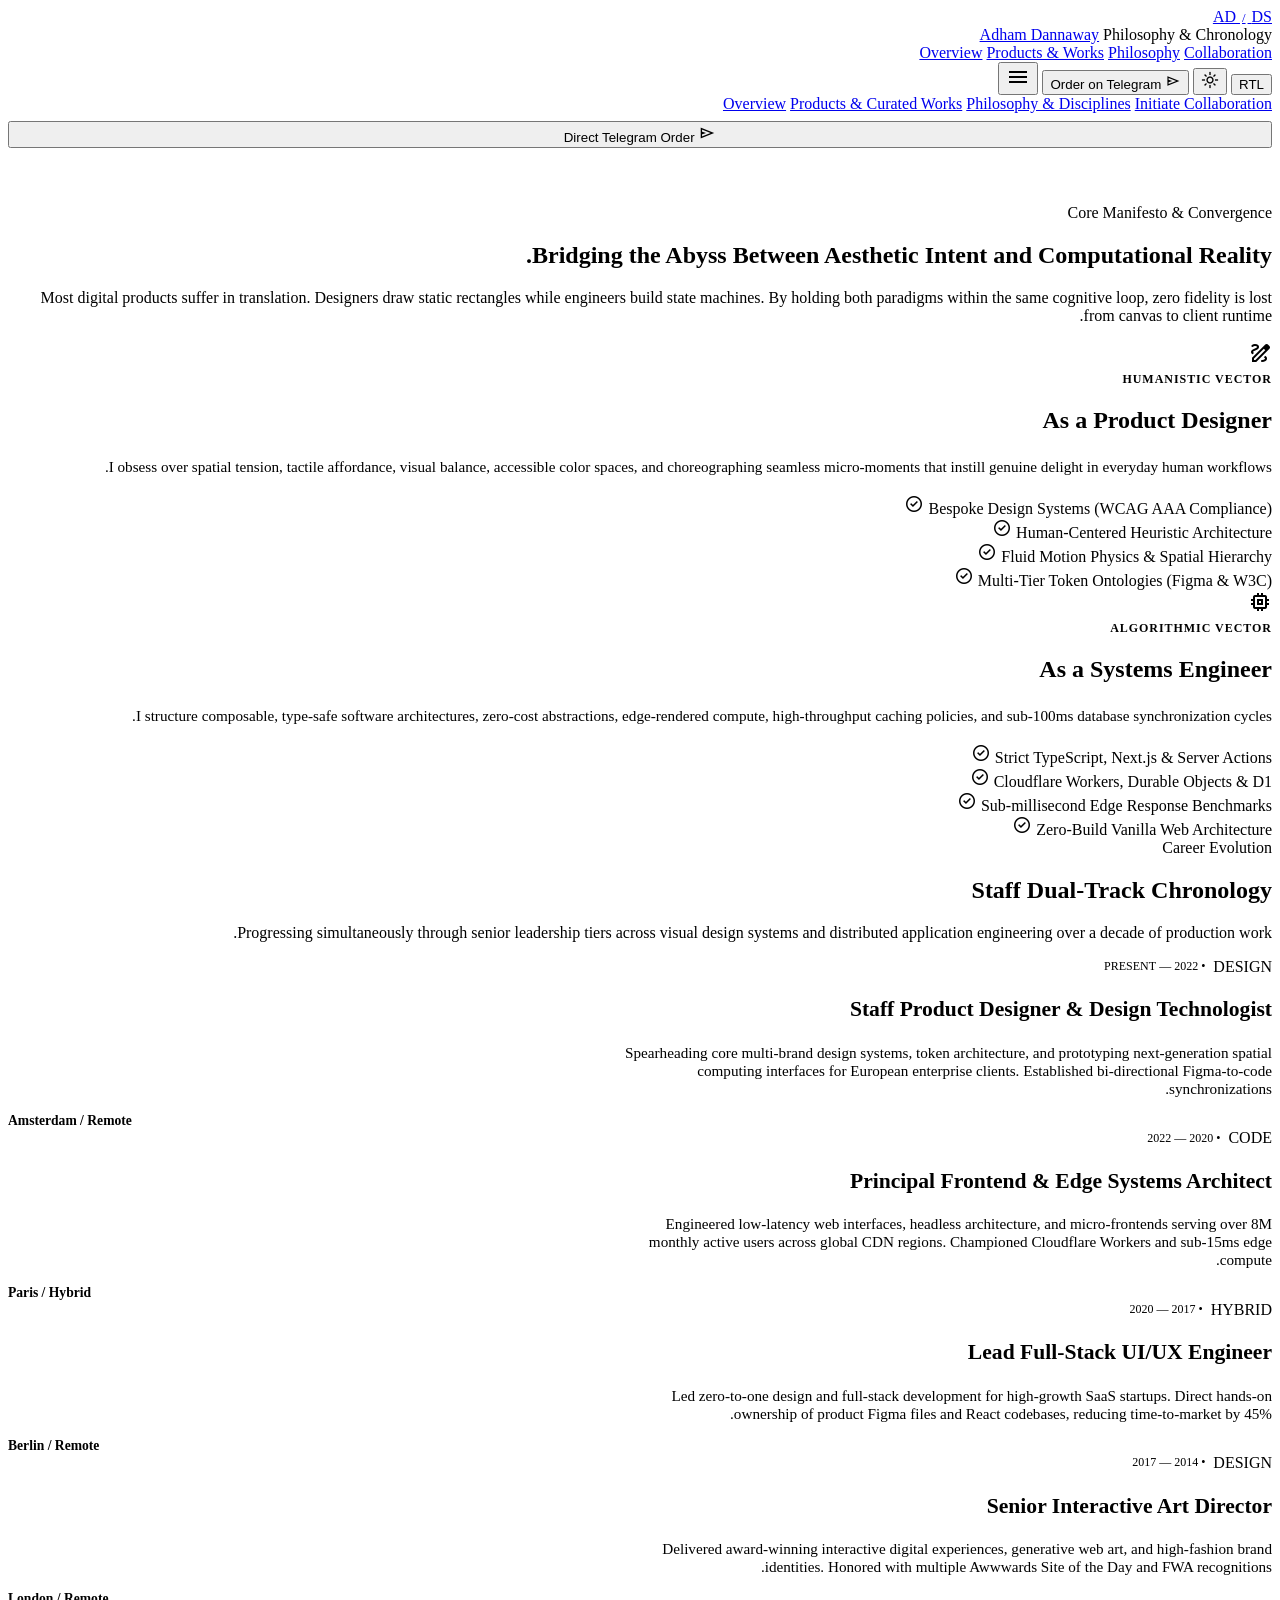
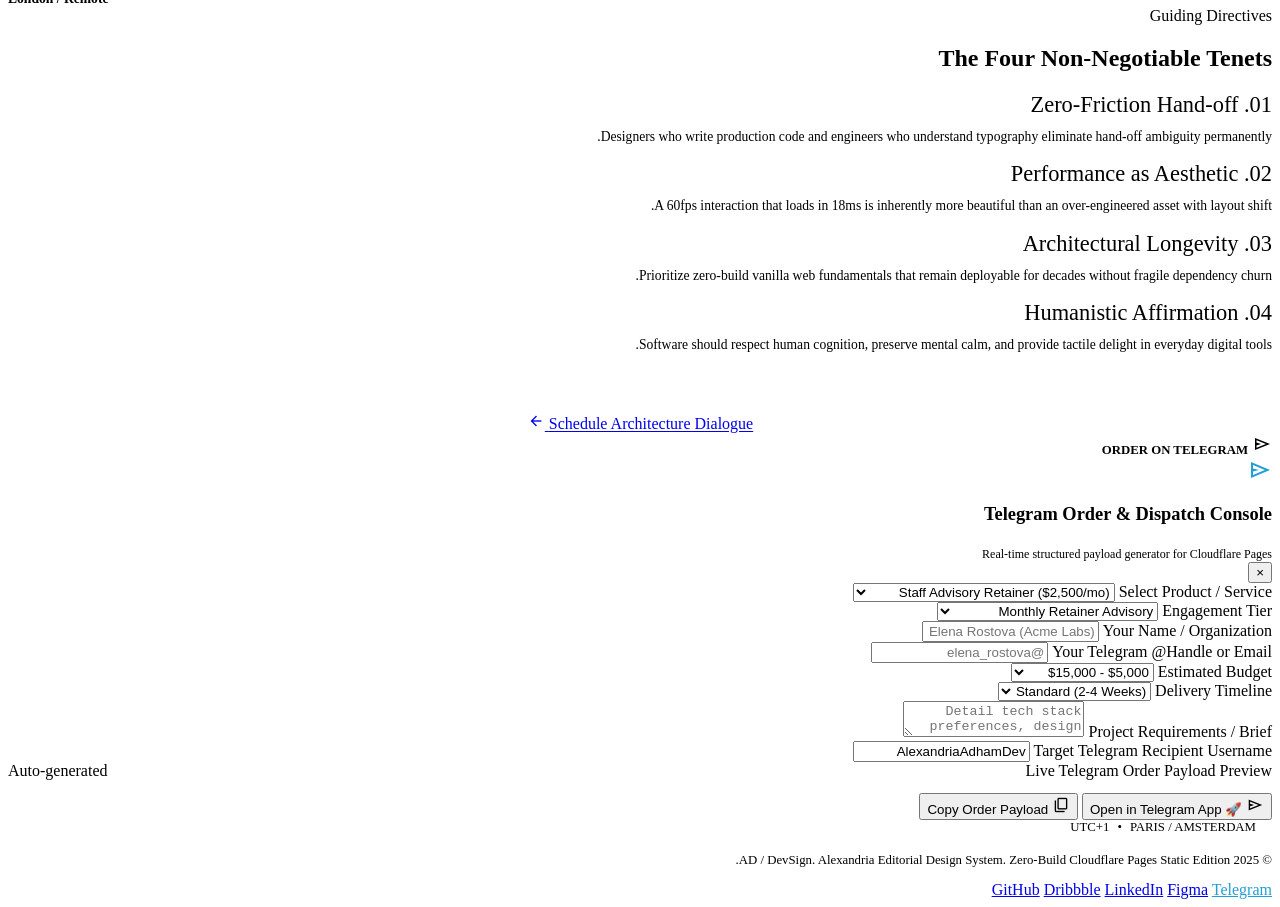
==== about.html @ 3984f578 "Add files via upload" ====
<!DOCTYPE html>
<html lang="en" dir="rtl" data-theme="dark">
<head>
  <meta charset="UTF-8" />
  <meta name="viewport" content="width=device-width, initial-scale=1.0" />
  <title>Philosophy & Dual-Track Chronology | Split Horizon Folio — English RTL</title>
  <meta name="description" content="Core philosophy, capability benchmarks, and staff career chronology bridging visual design systems and distributed application engineering." />
  <meta property="og:title" content="Philosophy & Dual-Track Chronology | Split Horizon Folio" />
  <meta property="og:description" content="Discover the design philosophy, capability metrics, and career evolution of Adham Dannaway." />

  <link rel="preconnect" href="https://fonts.googleapis.com" />
  <link rel="preconnect" href="https://fonts.gstatic.com" crossorigin />
  <link href="https://fonts.googleapis.com/css2?family=Inter:wght@300;400;500;600;700&family=Noto+Serif:ital,wght@0,400;0,600;0,700;1,400&family=Plus+Jakarta+Sans:wght@400;500;600;700&family=Space+Grotesk:wght@500;600;700&family=Material+Symbols+Outlined:wght,FILL@100..700,0..1&display=swap" rel="stylesheet" />

  <link rel="stylesheet" href="assets/css/styles.css" />
</head>
<body>

  <!-- AMBIENT GLOW -->
  <div class="ambient-glow" aria-hidden="true">
    <div class="glow-spot-designer" id="spotlight-designer"></div>
    <div class="glow-spot-coder" id="spotlight-coder"></div>
  </div>

  <!-- SITE HEADER -->
  <header class="site-header">
    <div class="container nav-wrapper">
      <div class="brand-group">
        <a href="index.html" class="brand-badge" title="Split Horizon Portfolio">
          <span style="color: var(--accent-coral)">AD</span>
          <span style="color: var(--text-muted); font-size: 0.8rem; margin: 0 2px;">/</span>
          <span style="color: var(--accent-cyan)">DS</span>
        </a>
        <div class="brand-title-wrap">
          <a href="index.html" class="brand-title">Adham Dannaway</a>
          <span class="brand-subtitle">Philosophy &amp; Chronology</span>
        </div>
      </div>

      <nav class="nav-menu">
        <a href="index.html" class="nav-link">Overview</a>
        <a href="products.html" class="nav-link">Products &amp; Works</a>
        <a href="about.html" class="nav-link active">Philosophy</a>
        <a href="contact.html" class="nav-link">Collaboration</a>
      </nav>

      <div class="nav-actions">
        <button id="dir-toggle-btn" class="control-btn" title="Toggle RTL / LTR Layout">RTL</button>
        <button id="theme-toggle-btn" class="control-btn" title="Toggle Theme">
          <span class="material-symbols-outlined" style="font-size: 18px;">light_mode</span>
        </button>
        <button class="telegram-quick-btn trigger-telegram-order" data-product="Staff Advisory Retainer ($2,500/mo)" data-scope="Advisory">
          <span class="material-symbols-outlined" style="font-size: 16px;">send</span>
          <span>Order on Telegram</span>
        </button>
        <button id="mobile-menu-btn" class="mobile-menu-btn" aria-label="Toggle Mobile Menu">
          <span class="material-symbols-outlined">menu</span>
        </button>
      </div>
    </div>
  </header>

  <!-- MOBILE NAVIGATION DRAWER -->
  <div id="mobile-drawer" class="mobile-drawer">
    <a href="index.html" class="mobile-nav-link">Overview</a>
    <a href="products.html" class="mobile-nav-link">Products &amp; Curated Works</a>
    <a href="about.html" class="mobile-nav-link active">Philosophy &amp; Disciplines</a>
    <a href="contact.html" class="mobile-nav-link">Initiate Collaboration</a>
    <button class="telegram-quick-btn trigger-telegram-order" style="width: 100%; justify-content: center; margin-top: 0.5rem;" data-product="Custom Advisory" data-scope="Advisory">
      <span class="material-symbols-outlined" style="font-size: 18px;">send</span>
      <span>Direct Telegram Order</span>
    </button>
  </div>

  <main class="main-content">
    
    <!-- PHILOSOPHY HERO -->
    <section class="page-section" style="padding-top: 3.5rem;">
      <div class="container">
        <div class="section-header">
          <span class="section-tag">Core Manifesto &amp; Convergence</span>
          <h1 class="section-title">Bridging the Abyss Between Aesthetic Intent and Computational Reality.</h1>
          <p class="section-subtitle">
            Most digital products suffer in translation. Designers draw static rectangles while engineers build state machines. By holding both paradigms within the same cognitive loop, zero fidelity is lost from canvas to client runtime.
          </p>
        </div>

        <div class="bento-grid">
          
          <!-- Product Designer Persona -->
          <div class="bento-card">
            <div>
              <div class="bento-icon-wrap designer">
                <span class="material-symbols-outlined">draw</span>
              </div>
              <span style="font-size: 0.75rem; text-transform: uppercase; letter-spacing: 0.08em; font-weight: 700; color: var(--accent-coral);">Humanistic Vector</span>
              <h2 class="bento-card-title">As a Product Designer</h2>
              <p style="font-size: 0.95rem; line-height: 1.65; color: var(--text-muted);">
                I obsess over spatial tension, tactile affordance, visual balance, accessible color spaces, and choreographing seamless micro-moments that instill genuine delight in everyday human workflows.
              </p>
            </div>
            <div class="bento-checklist">
              <div class="check-item">
                <span>Bespoke Design Systems (WCAG AAA Compliance)</span>
                <span class="material-symbols-outlined" style="color: var(--accent-coral); font-size: 20px;">check_circle</span>
              </div>
              <div class="check-item">
                <span>Human-Centered Heuristic Architecture</span>
                <span class="material-symbols-outlined" style="color: var(--accent-coral); font-size: 20px;">check_circle</span>
              </div>
              <div class="check-item">
                <span>Fluid Motion Physics &amp; Spatial Hierarchy</span>
                <span class="material-symbols-outlined" style="color: var(--accent-coral); font-size: 20px;">check_circle</span>
              </div>
              <div class="check-item">
                <span>Multi-Tier Token Ontologies (Figma &amp; W3C)</span>
                <span class="material-symbols-outlined" style="color: var(--accent-coral); font-size: 20px;">check_circle</span>
              </div>
            </div>
          </div>

          <!-- Systems Engineer Persona -->
          <div class="bento-card">
            <div>
              <div class="bento-icon-wrap coder">
                <span class="material-symbols-outlined">memory</span>
              </div>
              <span style="font-size: 0.75rem; text-transform: uppercase; letter-spacing: 0.08em; font-weight: 700; color: var(--accent-cyan);">Algorithmic Vector</span>
              <h2 class="bento-card-title">As a Systems Engineer</h2>
              <p style="font-size: 0.95rem; line-height: 1.65; color: var(--text-muted);">
                I structure composable, type-safe software architectures, zero-cost abstractions, edge-rendered compute, high-throughput caching policies, and sub-100ms database synchronization cycles.
              </p>
            </div>
            <div class="bento-checklist">
              <div class="check-item">
                <span>Strict TypeScript, Next.js &amp; Server Actions</span>
                <span class="material-symbols-outlined" style="color: var(--accent-cyan); font-size: 20px;">check_circle</span>
              </div>
              <div class="check-item">
                <span>Cloudflare Workers, Durable Objects &amp; D1</span>
                <span class="material-symbols-outlined" style="color: var(--accent-cyan); font-size: 20px;">check_circle</span>
              </div>
              <div class="check-item">
                <span>Sub-millisecond Edge Response Benchmarks</span>
                <span class="material-symbols-outlined" style="color: var(--accent-cyan); font-size: 20px;">check_circle</span>
              </div>
              <div class="check-item">
                <span>Zero-Build Vanilla Web Architecture</span>
                <span class="material-symbols-outlined" style="color: var(--accent-cyan); font-size: 20px;">check_circle</span>
              </div>
            </div>
          </div>

        </div>
      </div>
    </section>

    <!-- FULL DUAL-TRACK TIMELINE -->
    <section class="page-section">
      <div class="container">
        <div class="section-header">
          <span class="section-tag">Career Evolution</span>
          <h2 class="section-title">Staff Dual-Track Chronology</h2>
          <p class="section-subtitle">
            Progressing simultaneously through senior leadership tiers across visual design systems and distributed application engineering over a decade of production work.
          </p>
        </div>

        <div class="timeline-list">
          
          <!-- Role 1 -->
          <div class="timeline-item">
            <div>
              <div style="display: flex; align-items: center; gap: 0.5rem; margin-bottom: 0.35rem;">
                <span class="timeline-role-badge design">DESIGN</span>
                <span style="font-size: 0.75rem; color: var(--text-muted)">• 2022 — PRESENT</span>
              </div>
              <h3 style="font-size: 1.35rem;">Staff Product Designer &amp; Design Technologist</h3>
              <p style="font-size: 0.95rem; color: var(--text-muted); max-width: 650px; margin-top: 0.35rem;">
                Spearheading core multi-brand design systems, token architecture, and prototyping next-generation spatial computing interfaces for European enterprise clients. Established bi-directional Figma-to-code synchronizations.
              </p>
            </div>
            <div style="font-size: 0.85rem; font-weight: 600; color: var(--text-secondary); text-align: left;">
              Amsterdam / Remote
            </div>
          </div>

          <!-- Role 2 -->
          <div class="timeline-item">
            <div>
              <div style="display: flex; align-items: center; gap: 0.5rem; margin-bottom: 0.35rem;">
                <span class="timeline-role-badge code">CODE</span>
                <span style="font-size: 0.75rem; color: var(--text-muted)">• 2020 — 2022</span>
              </div>
              <h3 style="font-size: 1.35rem;">Principal Frontend &amp; Edge Systems Architect</h3>
              <p style="font-size: 0.95rem; color: var(--text-muted); max-width: 650px; margin-top: 0.35rem;">
                Engineered low-latency web interfaces, headless architecture, and micro-frontends serving over 8M monthly active users across global CDN regions. Championed Cloudflare Workers and sub-15ms edge compute.
              </p>
            </div>
            <div style="font-size: 0.85rem; font-weight: 600; color: var(--text-secondary); text-align: left;">
              Paris / Hybrid
            </div>
          </div>

          <!-- Role 3 -->
          <div class="timeline-item">
            <div>
              <div style="display: flex; align-items: center; gap: 0.5rem; margin-bottom: 0.35rem;">
                <span class="timeline-role-badge hybrid">HYBRID</span>
                <span style="font-size: 0.75rem; color: var(--text-muted)">• 2017 — 2020</span>
              </div>
              <h3 style="font-size: 1.35rem;">Lead Full-Stack UI/UX Engineer</h3>
              <p style="font-size: 0.95rem; color: var(--text-muted); max-width: 650px; margin-top: 0.35rem;">
                Led zero-to-one design and full-stack development for high-growth SaaS startups. Direct hands-on ownership of product Figma files and React codebases, reducing time-to-market by 45%.
              </p>
            </div>
            <div style="font-size: 0.85rem; font-weight: 600; color: var(--text-secondary); text-align: left;">
              Berlin / Remote
            </div>
          </div>

          <!-- Role 4 -->
          <div class="timeline-item">
            <div>
              <div style="display: flex; align-items: center; gap: 0.5rem; margin-bottom: 0.35rem;">
                <span class="timeline-role-badge design">DESIGN</span>
                <span style="font-size: 0.75rem; color: var(--text-muted)">• 2014 — 2017</span>
              </div>
              <h3 style="font-size: 1.35rem;">Senior Interactive Art Director</h3>
              <p style="font-size: 0.95rem; color: var(--text-muted); max-width: 650px; margin-top: 0.35rem;">
                Delivered award-winning interactive digital experiences, generative web art, and high-fashion brand identities. Honored with multiple Awwwards Site of the Day and FWA recognitions.
              </p>
            </div>
            <div style="font-size: 0.85rem; font-weight: 600; color: var(--text-secondary); text-align: left;">
              London / Remote
            </div>
          </div>

        </div>
      </div>
    </section>

    <!-- ARCHITECTURAL PRINCIPLES -->
    <section class="page-section">
      <div class="container">
        <div class="section-header">
          <span class="section-tag">Guiding Directives</span>
          <h2 class="section-title">The Four Non-Negotiable Tenets</h2>
        </div>

        <div class="stats-strip" style="grid-template-columns: repeat(2, 1fr);">
          <div class="stat-item" style="align-items: flex-start; text-align: right;">
            <span style="font-family: var(--font-headline); font-size: 1.4rem; color: var(--accent-coral);">01. Zero-Friction Hand-off</span>
            <p style="font-size: 0.85rem; color: var(--text-muted); margin-top: 0.5rem; line-height: 1.6;">
              Designers who write production code and engineers who understand typography eliminate hand-off ambiguity permanently.
            </p>
          </div>
          <div class="stat-item" style="align-items: flex-start; text-align: right;">
            <span style="font-family: var(--font-headline); font-size: 1.4rem; color: var(--accent-cyan);">02. Performance as Aesthetic</span>
            <p style="font-size: 0.85rem; color: var(--text-muted); margin-top: 0.5rem; line-height: 1.6;">
              A 60fps interaction that loads in 18ms is inherently more beautiful than an over-engineered asset with layout shift.
            </p>
          </div>
          <div class="stat-item" style="align-items: flex-start; text-align: right;">
            <span style="font-family: var(--font-headline); font-size: 1.4rem; color: var(--accent-violet);">03. Architectural Longevity</span>
            <p style="font-size: 0.85rem; color: var(--text-muted); margin-top: 0.5rem; line-height: 1.6;">
              Prioritize zero-build vanilla web fundamentals that remain deployable for decades without fragile dependency churn.
            </p>
          </div>
          <div class="stat-item" style="align-items: flex-start; text-align: right;">
            <span style="font-family: var(--font-headline); font-size: 1.4rem; color: var(--accent-gold);">04. Humanistic Affirmation</span>
            <p style="font-size: 0.85rem; color: var(--text-muted); margin-top: 0.5rem; line-height: 1.6;">
              Software should respect human cognition, preserve mental calm, and provide tactile delight in everyday digital tools.
            </p>
          </div>
        </div>

        <div style="text-align: center; margin-top: 3.5rem;">
          <a href="contact.html" class="btn-primary designer" style="padding: 0.9rem 2.5rem;">
            <span>Schedule Architecture Dialogue</span>
            <span class="material-symbols-outlined" style="font-size: 18px;">arrow_back</span>
          </a>
        </div>
      </div>
    </section>

  </main>

  <!-- FLOATING TELEGRAM ORDER BUTTON -->
  <aside class="floating-telegram-bubble trigger-telegram-order" data-product="Philosophy & Advisory Consultation" data-scope="Architecture Sync">
    <span class="material-symbols-outlined" style="font-size: 20px;">send</span>
    <span style="font-weight: 700; font-size: 0.8rem; text-transform: uppercase;">Order on Telegram</span>
  </aside>

  <!-- TELEGRAM MODAL POPUP -->
  <div id="telegram-modal-backdrop" class="modal-backdrop" role="dialog" aria-modal="true" aria-labelledby="modal-heading">
    <div class="telegram-modal">
      <div class="modal-header">
        <div class="modal-title-group">
          <span class="material-symbols-outlined" style="color: #229ed9; font-size: 24px;">send</span>
          <div>
            <h3 id="modal-heading" style="font-size: 1.15rem;">Telegram Order &amp; Dispatch Console</h3>
            <span style="font-size: 0.75rem; color: var(--text-muted);">Real-time structured payload generator for Cloudflare Pages</span>
          </div>
        </div>
        <button id="modal-close-btn" class="modal-close-btn" aria-label="Close Modal">&times;</button>
      </div>

      <div class="modal-body">
        <div class="form-grid-2">
          <div class="form-field">
            <label class="form-label">Select Product / Service</label>
            <select id="tg-product" class="form-select">
              <option value="Staff Advisory Retainer ($2,500/mo)" selected>Staff Advisory Retainer ($2,500/mo)</option>
              <option value="Bespoke Design System ($5,500)">Bespoke Design System ($5,500)</option>
              <option value="Horizon OS Enterprise ($4,800)">Horizon OS Enterprise ($4,800)</option>
              <option value="Full-Stack Cloudflare Edge App ($6,000)">Full-Stack Cloudflare Edge App ($6,000)</option>
            </select>
          </div>

          <div class="form-field">
            <label class="form-label">Engagement Tier</label>
            <select id="tg-scope" class="form-select">
              <option value="Monthly Retainer Advisory" selected>Monthly Retainer Advisory</option>
              <option value="Architecture Code & Design Audit">Architecture Code & Design Audit</option>
              <option value="Full Production Engine">Full Production Engine</option>
            </select>
          </div>
        </div>

        <div class="form-grid-2">
          <div class="form-field">
            <label class="form-label">Your Name / Organization</label>
            <input type="text" id="tg-client-name" class="form-input" placeholder="Elena Rostova (Acme Labs)" />
          </div>

          <div class="form-field">
            <label class="form-label">Your Telegram @Handle or Email</label>
            <input type="text" id="tg-client-handle" class="form-input" placeholder="@elena_rostova" />
          </div>
        </div>

        <div class="form-grid-2">
          <div class="form-field">
            <label class="form-label">Estimated Budget</label>
            <select id="tg-budget" class="form-select">
              <option value="$2,500 - $5,000">$2,500 - $5,000</option>
              <option value="$5,000 - $15,000" selected>$5,000 - $15,000</option>
              <option value="$15,000+ Enterprise">$15,000+ Enterprise</option>
            </select>
          </div>

          <div class="form-field">
            <label class="form-label">Delivery Timeline</label>
            <select id="tg-timeline" class="form-select">
              <option value="Immediate Window">Immediate Window</option>
              <option value="Standard (2-4 Weeks)" selected>Standard (2-4 Weeks)</option>
              <option value="Quarterly Roadmap">Quarterly Roadmap</option>
            </select>
          </div>
        </div>

        <div class="form-field">
          <label class="form-label">Project Requirements / Brief</label>
          <textarea id="tg-notes" rows="2" class="form-textarea" placeholder="Detail tech stack preferences, design token requirements, or edge worker features..."></textarea>
        </div>

        <div class="form-field">
          <label class="form-label">Target Telegram Recipient Username</label>
          <input type="text" id="tg-username" class="form-input" value="AlexandriaAdhamDev" placeholder="Username without @" />
        </div>

        <div>
          <label class="form-label" style="display: flex; justify-content: space-between;">
            <span>Live Telegram Order Payload Preview</span>
            <span style="color: var(--accent-cyan); font-weight: normal;">Auto-generated</span>
          </label>
          <pre id="telegram-payload-preview" class="payload-preview-box"></pre>
        </div>

        <div class="modal-actions">
          <button id="open-telegram-btn" class="btn-open-telegram">
            <span class="material-symbols-outlined" style="font-size: 18px;">send</span>
            <span>🚀 Open in Telegram App</span>
          </button>
          <button id="copy-payload-btn" class="btn-copy-payload">
            <span class="material-symbols-outlined" style="font-size: 18px;">content_copy</span>
            <span>Copy Order Payload</span>
          </button>
        </div>
      </div>
    </div>
  </div>

  <!-- FOOTER -->
  <footer class="site-footer">
    <div class="container footer-inner">
      <div style="display: flex; flex-direction: column; gap: 0.35rem;">
        <div style="display: flex; align-items: center; gap: 0.5rem; font-size: 0.8rem; color: var(--text-muted);">
          <span style="width: 8px; height: 8px; border-radius: 50%; background: var(--accent-emerald);"></span>
          <span>PARIS / AMSTERDAM</span>
          <span style="color: var(--border-subtle);">•</span>
          <span class="font-mono" style="color: var(--text-main);">UTC+1</span>
        </div>
        <p style="font-size: 0.8rem; color: var(--text-muted);">
          © 2025 AD / DevSign. Alexandria Editorial Design System. Zero-Build Cloudflare Pages Static Edition.
        </p>
      </div>

      <div class="footer-links">
        <a href="https://github.com" target="_blank" rel="noopener noreferrer" class="footer-link">GitHub</a>
        <a href="https://dribbble.com" target="_blank" rel="noopener noreferrer" class="footer-link">Dribbble</a>
        <a href="https://linkedin.com" target="_blank" rel="noopener noreferrer" class="footer-link">LinkedIn</a>
        <a href="https://figma.com" target="_blank" rel="noopener noreferrer" class="footer-link">Figma</a>
        <a href="https://t.me/AlexandriaAdhamDev" target="_blank" rel="noopener noreferrer" class="footer-link" style="color: #229ed9;">Telegram</a>
      </div>
    </div>
  </footer>

  <script src="assets/js/main.js" defer></script>
</body>
</html>
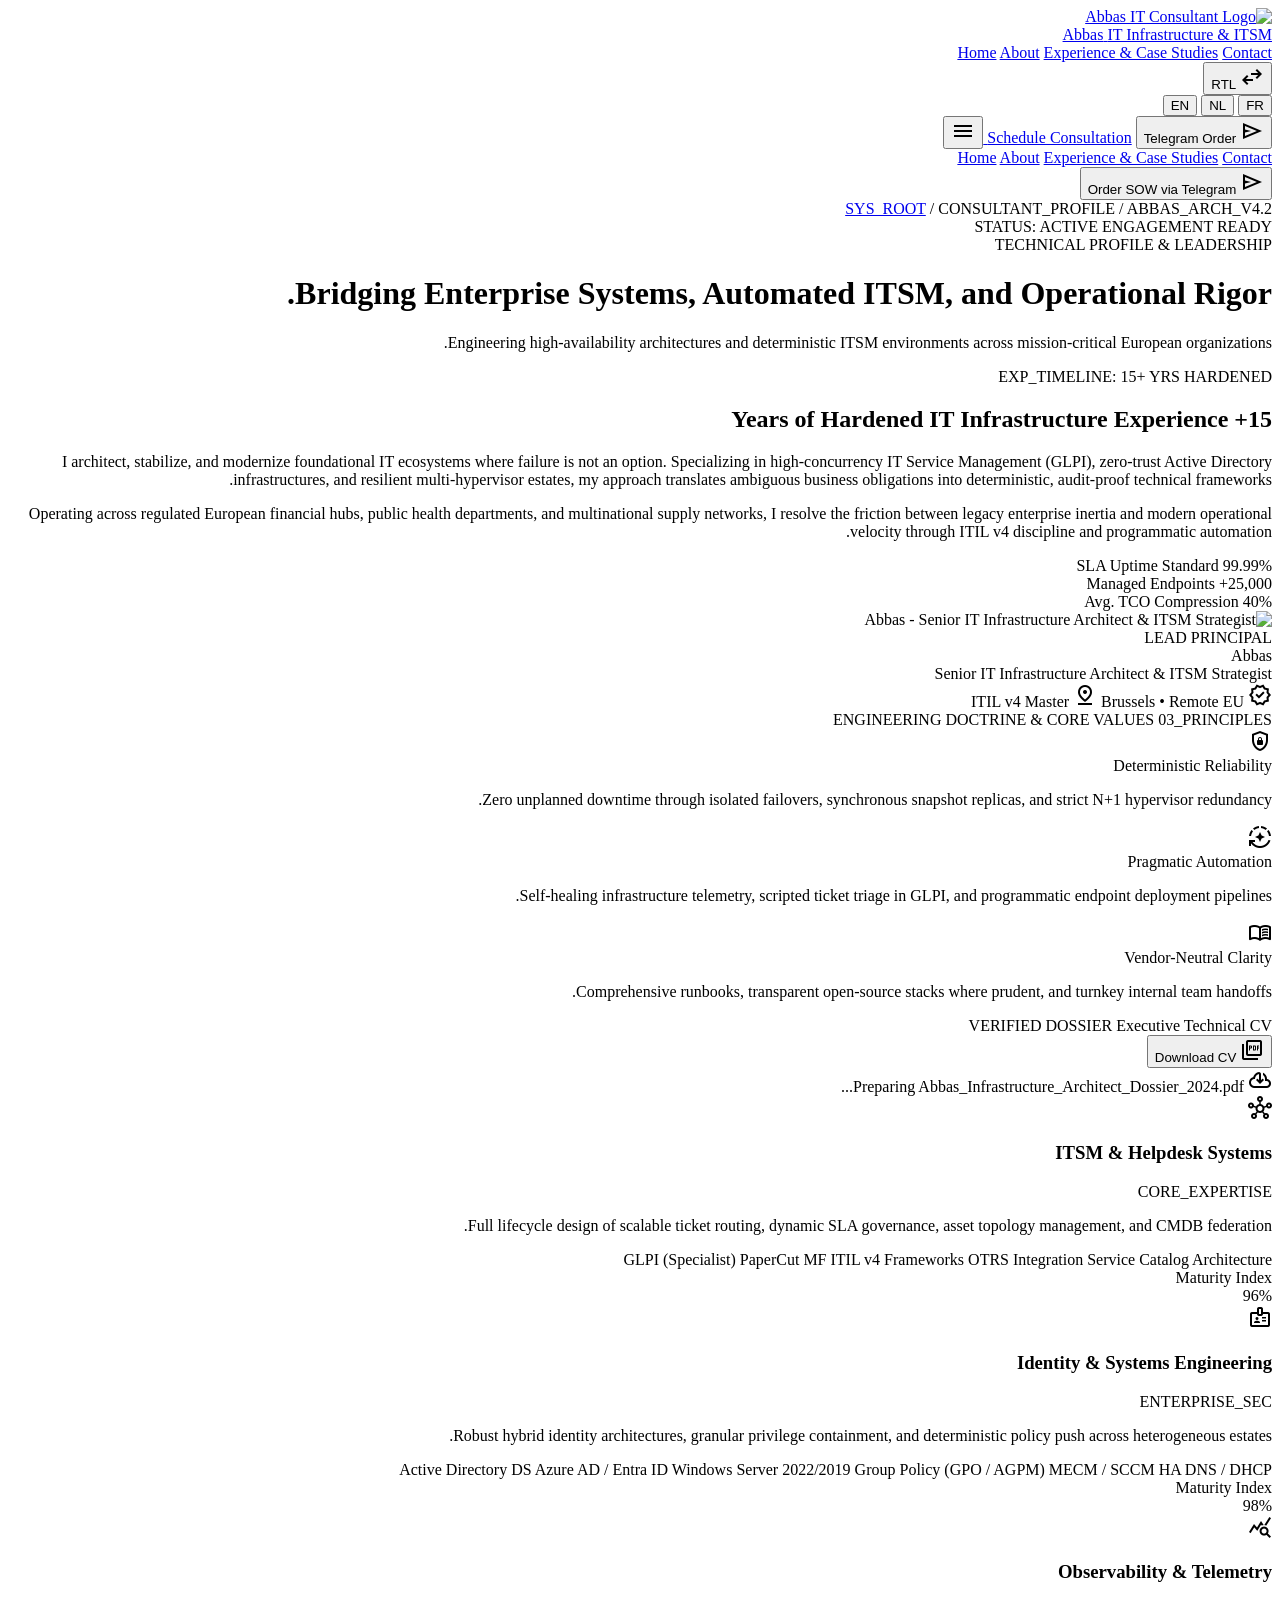
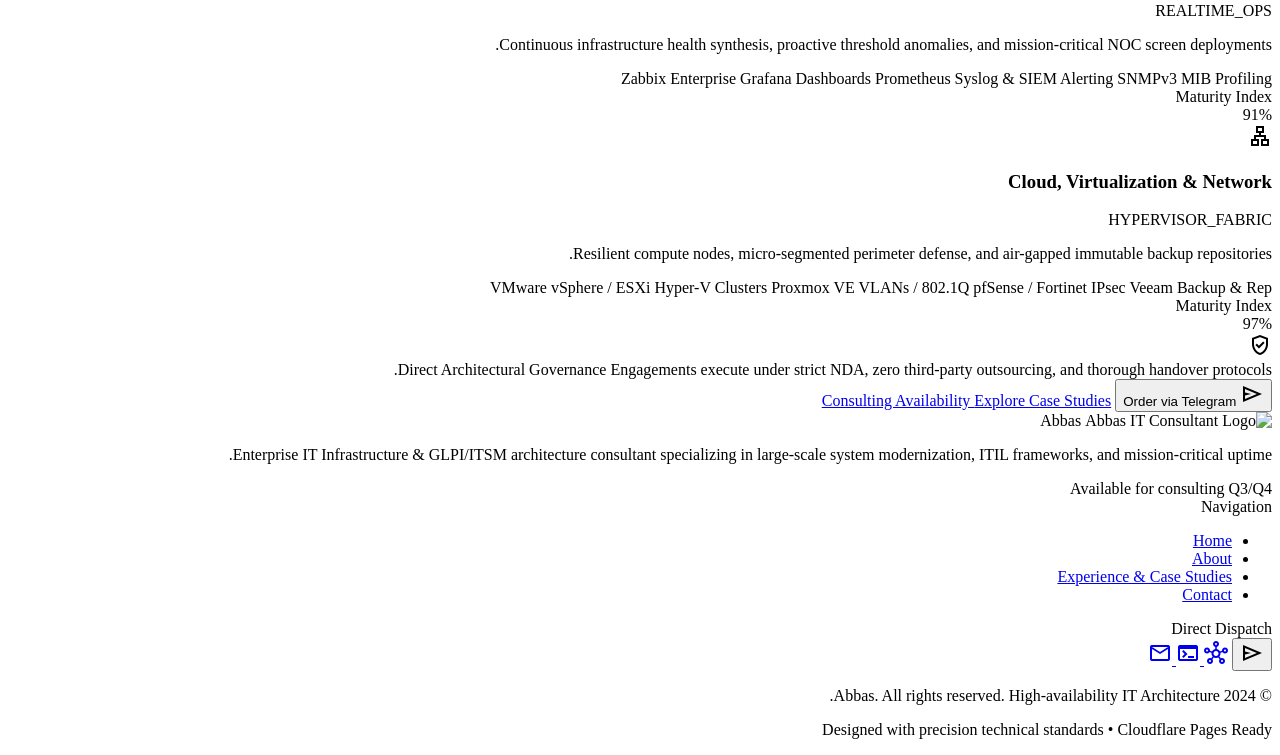
==== commit 2ec691d1: "Add files via upload" ====
--- a/about.html
+++ b/about.html
@@ -1,422 +1,605 @@
 <!DOCTYPE html>
-<html lang="en" dir="rtl" data-theme="dark">
+<html class="dark" lang="en" dir="rtl">
 <head>
-  <meta charset="UTF-8" />
-  <meta name="viewport" content="width=device-width, initial-scale=1.0" />
-  <title>Philosophy & Dual-Track Chronology | Split Horizon Folio — English RTL</title>
-  <meta name="description" content="Core philosophy, capability benchmarks, and staff career chronology bridging visual design systems and distributed application engineering." />
-  <meta property="og:title" content="Philosophy & Dual-Track Chronology | Split Horizon Folio" />
-  <meta property="og:description" content="Discover the design philosophy, capability metrics, and career evolution of Adham Dannaway." />
-
-  <link rel="preconnect" href="https://fonts.googleapis.com" />
-  <link rel="preconnect" href="https://fonts.gstatic.com" crossorigin />
-  <link href="https://fonts.googleapis.com/css2?family=Inter:wght@300;400;500;600;700&family=Noto+Serif:ital,wght@0,400;0,600;0,700;1,400&family=Plus+Jakarta+Sans:wght@400;500;600;700&family=Space+Grotesk:wght@500;600;700&family=Material+Symbols+Outlined:wght,FILL@100..700,0..1&display=swap" rel="stylesheet" />
-
-  <link rel="stylesheet" href="assets/css/styles.css" />
+  <meta charset="utf-8"/>
+  <meta content="width=device-width, initial-scale=1.0" name="viewport"/>
+  <title>About Abbas - Senior IT Infrastructure &amp; ITSM Strategist</title>
+  <meta name="description" content="15+ years of hardened IT infrastructure experience specializing in high-concurrency GLPI, zero-trust Active Directory, and resilient multi-hypervisor estates."/>
+  <meta property="og:title" content="About Abbas - Senior IT Infrastructure &amp; ITSM Strategist"/>
+  <meta property="og:description" content="15+ years of hardened IT infrastructure experience specializing in high-concurrency GLPI, zero-trust Active Directory, and resilient multi-hypervisor estates."/>
+  <meta property="og:type" content="website"/>
+  <meta name="twitter:card" content="summary_large_image"/>
+
+  <link rel="preconnect" href="https://fonts.googleapis.com"/>
+  <link rel="preconnect" href="https://fonts.gstatic.com" crossorigin=""/>
+  <link href="https://fonts.googleapis.com/css2?family=Inter:wght@400;500;600&family=JetBrains+Mono:wght@500;600&family=Manrope:wght@600;700;800&display=swap" rel="stylesheet"/>
+  <link href="https://fonts.googleapis.com/css2?family=Material+Symbols+Outlined:wght,FILL@100..700,0..1&display=swap" rel="stylesheet"/>
+  
+  <script src="https://cdn.tailwindcss.com"></script>
+  <script>
+    tailwind.config = {
+      darkMode: "class",
+      theme: {
+        extend: {
+          colors: {
+            "surface": "#0b1325",
+            "surface-base": "#0B1325",
+            "surface-raised": "#0F172A",
+            "surface-container-lowest": "#060e1f",
+            "surface-container-low": "#131b2e",
+            "surface-container": "#181f32",
+            "surface-container-high": "#222a3d",
+            "surface-container-highest": "#2d3448",
+            "surface-bright": "#31394d",
+            "on-surface": "#dbe2fb",
+            "on-surface-variant": "#dfc0b7",
+            "primary": "#ffb5a0",
+            "primary-container": "#ea6944",
+            "on-primary": "#601500",
+            "secondary": "#bcc7de",
+            "secondary-container": "#3e495d",
+            "tertiary": "#ffb59c",
+            "tertiary-container": "#d87653",
+            "text-primary": "#F8FAFC",
+            "text-secondary": "#CBD5E1",
+            "text-muted": "#94A3B8",
+            "text-dim": "#64748B",
+            "accent-hover": "#E06D53",
+            "accent-glow": "rgba(217, 93, 57, 0.15)",
+            "glass-border": "rgba(255, 255, 255, 0.08)",
+            "glass-border-hover": "rgba(255, 255, 255, 0.18)",
+            "error": "#ffb4ab",
+            "error-container": "#93000a"
+          },
+          fontFamily: {
+            "display-hero": ["Manrope", "sans-serif"],
+            "headline-lg": ["Manrope", "sans-serif"],
+            "headline-md": ["Manrope", "sans-serif"],
+            "headline-sm": ["Manrope", "sans-serif"],
+            "body-lg": ["Inter", "sans-serif"],
+            "body-md": ["Inter", "sans-serif"],
+            "body-sm": ["Inter", "sans-serif"],
+            "label-technical": ["JetBrains Mono", "monospace"],
+            "label-caps": ["JetBrains Mono", "monospace"]
+          }
+        }
+      }
+    };
+  </script>
+  <link rel="stylesheet" href="assets/css/style.css"/>
 </head>
-<body>
-
-  <!-- AMBIENT GLOW -->
-  <div class="ambient-glow" aria-hidden="true">
-    <div class="glow-spot-designer" id="spotlight-designer"></div>
-    <div class="glow-spot-coder" id="spotlight-coder"></div>
-  </div>
-
-  <!-- SITE HEADER -->
-  <header class="site-header">
-    <div class="container nav-wrapper">
-      <div class="brand-group">
-        <a href="index.html" class="brand-badge" title="Split Horizon Portfolio">
-          <span style="color: var(--accent-coral)">AD</span>
-          <span style="color: var(--text-muted); font-size: 0.8rem; margin: 0 2px;">/</span>
-          <span style="color: var(--accent-cyan)">DS</span>
+
+<body class="bg-surface font-body-md text-on-surface antialiased selection:bg-primary-container selection:text-on-primary">
+  <!-- Top Navigation Header -->
+  <header class="fixed top-0 left-0 right-0 z-50 bg-surface/85 backdrop-blur-md shadow-[0_1px_8px_rgba(0,0,0,0.4)] border-b border-glass-border">
+    <div class="h-20 max-w-[1280px] mx-auto px-5 md:px-12 flex items-center justify-between gap-6">
+      
+      <!-- Brand Logo -->
+      <div class="flex items-center gap-4">
+        <a class="flex items-center gap-3" href="index.html">
+          <img alt="Abbas IT Consultant Logo" class="h-8 w-auto object-contain" src="https://lh3.googleusercontent.com/aida/[base64]"/>
+          <div class="flex flex-col">
+            <span class="font-headline-sm text-lg font-bold tracking-tight text-text-primary leading-none">Abbas</span>
+            <span class="font-label-caps text-[11px] text-text-dim uppercase tracking-wider mt-0.5">IT Infrastructure &amp; ITSM</span>
+          </div>
         </a>
-        <div class="brand-title-wrap">
-          <a href="index.html" class="brand-title">Adham Dannaway</a>
-          <span class="brand-subtitle">Philosophy &amp; Chronology</span>
-        </div>
       </div>
 
-      <nav class="nav-menu">
-        <a href="index.html" class="nav-link">Overview</a>
-        <a href="products.html" class="nav-link">Products &amp; Works</a>
-        <a href="about.html" class="nav-link active">Philosophy</a>
-        <a href="contact.html" class="nav-link">Collaboration</a>
+      <!-- Desktop Navigation Menu -->
+      <nav class="hidden lg:flex items-center gap-2">
+        <a class="px-4 py-2 rounded-lg font-body-sm text-sm text-on-surface-variant hover:text-on-surface hover:bg-surface-container transition-all" href="index.html">Home</a>
+        <a aria-current="page" class="px-4 py-2 rounded-lg font-body-sm text-sm transition-all bg-surface-container-high text-on-surface font-semibold" href="about.html">About</a>
+        <a class="px-4 py-2 rounded-lg font-body-sm text-sm text-on-surface-variant hover:text-on-surface hover:bg-surface-container transition-all" href="products.html">Experience &amp; Case Studies</a>
+        <a class="px-4 py-2 rounded-lg font-body-sm text-sm text-on-surface-variant hover:text-on-surface hover:bg-surface-container transition-all" href="contact.html">Contact</a>
       </nav>
 
-      <div class="nav-actions">
-        <button id="dir-toggle-btn" class="control-btn" title="Toggle RTL / LTR Layout">RTL</button>
-        <button id="theme-toggle-btn" class="control-btn" title="Toggle Theme">
-          <span class="material-symbols-outlined" style="font-size: 18px;">light_mode</span>
+      <!-- Action Utilities -->
+      <div class="flex items-center gap-3">
+        <!-- RTL / LTR Toggle -->
+        <button class="flex items-center gap-1.5 px-3 py-1 rounded-full bg-surface-container-low hover:bg-surface-container text-text-secondary hover:text-text-primary border border-glass-border font-label-technical text-xs transition-colors" data-action="toggle-dir" type="button" title="Toggle RTL / LTR layout direction">
+          <span class="material-symbols-outlined text-[15px] text-primary">swap_horiz</span>
+          <span class="dir-badge font-semibold">RTL</span>
         </button>
-        <button class="telegram-quick-btn trigger-telegram-order" data-product="Staff Advisory Retainer ($2,500/mo)" data-scope="Advisory">
-          <span class="material-symbols-outlined" style="font-size: 16px;">send</span>
-          <span>Order on Telegram</span>
+
+        <!-- Language Pill -->
+        <div class="hidden sm:flex items-center p-0.5 rounded-full bg-surface-container-low border border-glass-border">
+          <button class="px-2.5 py-1 rounded-full font-label-technical text-xs text-text-dim hover:text-on-surface transition-colors" type="button" onclick="alert('French language dossier active');">FR</button>
+          <button class="px-2.5 py-1 rounded-full font-label-technical text-xs text-text-dim hover:text-on-surface transition-colors" type="button" onclick="alert('Dutch language dossier active');">NL</button>
+          <button class="flex items-center gap-1 px-2.5 py-1 rounded-full bg-surface-container font-label-technical text-xs text-text-primary" type="button">
+            <span class="w-1.5 h-1.5 rounded-full bg-primary-container inline-block"></span>EN
+          </button>
+        </div>
+
+        <!-- Telegram Quick Order Trigger -->
+        <button class="telegram-btn inline-flex items-center gap-1.5 px-3.5 py-2 rounded-lg font-label-technical text-xs font-semibold cursor-pointer" data-action="open-telegram" type="button" title="Quick Order via Telegram">
+          <span class="material-symbols-outlined text-[16px]">send</span>
+          <span class="hidden md:inline">Telegram Order</span>
         </button>
-        <button id="mobile-menu-btn" class="mobile-menu-btn" aria-label="Toggle Mobile Menu">
-          <span class="material-symbols-outlined">menu</span>
+
+        <!-- Schedule Consultation CTA -->
+        <a class="hidden sm:inline-flex items-center justify-center px-4 py-2 rounded-lg bg-primary-container hover:bg-accent-hover text-on-primary font-headline-sm text-sm font-semibold transition-all shadow-[0_0_16px_rgba(217,93,57,0.25)] hover:shadow-[0_0_24px_rgba(217,93,57,0.4)]" href="contact.html">
+          Schedule Consultation
+        </a>
+
+        <!-- Mobile Menu Toggle -->
+        <button class="lg:hidden p-2 rounded-lg bg-surface-container hover:bg-surface-container-high text-text-primary transition-colors" id="mobile-menu-toggle" type="button" aria-label="Toggle navigation menu">
+          <span class="material-symbols-outlined text-[24px]">menu</span>
         </button>
       </div>
+
+    </div>
+
+    <!-- Mobile Drawer Navigation -->
+    <div class="hidden lg:hidden bg-surface-container-lowest/95 backdrop-blur-xl border-b border-glass-border px-6 py-4" id="mobile-menu">
+      <nav class="flex flex-col gap-2" id="mobile-nav">
+        <a class="px-4 py-2.5 rounded-lg font-body-sm text-sm text-on-surface-variant hover:text-on-surface hover:bg-surface-container transition-all" href="index.html">Home</a>
+        <a class="px-4 py-2.5 rounded-lg font-body-sm text-sm bg-surface-container-high text-on-surface font-semibold" href="about.html">About</a>
+        <a class="px-4 py-2.5 rounded-lg font-body-sm text-sm text-on-surface-variant hover:text-on-surface hover:bg-surface-container transition-all" href="products.html">Experience &amp; Case Studies</a>
+        <a class="px-4 py-2.5 rounded-lg font-body-sm text-sm text-on-surface-variant hover:text-on-surface hover:bg-surface-container transition-all" href="contact.html">Contact</a>
+        <div class="pt-3 border-t border-surface-variant flex items-center justify-between">
+          <button class="telegram-btn w-full py-2.5 px-4 rounded-lg font-label-technical text-xs font-semibold flex items-center justify-center gap-2" data-action="open-telegram" type="button">
+            <span class="material-symbols-outlined text-[16px]">send</span>
+            <span>Order SOW via Telegram</span>
+          </button>
+        </div>
+      </nav>
     </div>
   </header>
 
-  <!-- MOBILE NAVIGATION DRAWER -->
-  <div id="mobile-drawer" class="mobile-drawer">
-    <a href="index.html" class="mobile-nav-link">Overview</a>
-    <a href="products.html" class="mobile-nav-link">Products &amp; Curated Works</a>
-    <a href="about.html" class="mobile-nav-link active">Philosophy &amp; Disciplines</a>
-    <a href="contact.html" class="mobile-nav-link">Initiate Collaboration</a>
-    <button class="telegram-quick-btn trigger-telegram-order" style="width: 100%; justify-content: center; margin-top: 0.5rem;" data-product="Custom Advisory" data-scope="Advisory">
-      <span class="material-symbols-outlined" style="font-size: 18px;">send</span>
-      <span>Direct Telegram Order</span>
-    </button>
-  </div>
-
-  <main class="main-content">
-    
-    <!-- PHILOSOPHY HERO -->
-    <section class="page-section" style="padding-top: 3.5rem;">
-      <div class="container">
-        <div class="section-header">
-          <span class="section-tag">Core Manifesto &amp; Convergence</span>
-          <h1 class="section-title">Bridging the Abyss Between Aesthetic Intent and Computational Reality.</h1>
-          <p class="section-subtitle">
-            Most digital products suffer in translation. Designers draw static rectangles while engineers build state machines. By holding both paradigms within the same cognitive loop, zero fidelity is lost from canvas to client runtime.
+  <!-- Main Viewport -->
+  <main class="w-full pt-20 bg-surface min-h-[calc(100vh-20rem)]">
+    <div class="flex flex-col w-full">
+      <div class="max-w-[1280px] mx-auto w-full px-5 md:px-12 py-10">
+
+        <!-- Breadcrumb & Monospace Status Tracker -->
+        <div class="flex flex-wrap items-center justify-between gap-4 mb-8">
+          <div class="flex items-center gap-2 font-label-technical text-xs text-text-dim code-ltr">
+            <a class="hover:text-on-surface transition-colors" href="index.html">SYS_ROOT</a>
+            <span>/</span>
+            <span class="text-primary">CONSULTANT_PROFILE</span>
+            <span>/</span>
+            <span class="text-text-muted">ABBAS_ARCH_V4.2</span>
+          </div>
+          <div class="inline-flex items-center gap-2 px-3 py-1 rounded-full bg-surface-container-high border border-glass-border shadow-sm">
+            <span class="relative flex h-2 w-2">
+              <span class="animate-ping absolute inline-flex h-full w-full rounded-full bg-primary-container opacity-75"></span>
+              <span class="relative inline-flex rounded-full h-2 w-2 bg-primary-container"></span>
+            </span>
+            <span class="font-label-caps text-xs text-text-secondary uppercase">STATUS: ACTIVE ENGAGEMENT READY</span>
+          </div>
+        </div>
+
+        <!-- Section Header -->
+        <div class="relative mb-12">
+          <div class="flex items-center gap-3 mb-2">
+            <span class="font-label-caps text-xs tracking-widest text-primary uppercase">TECHNICAL PROFILE &amp; LEADERSHIP</span>
+            <span class="h-px w-16 bg-surface-container-highest"></span>
+          </div>
+          <h1 class="font-display-hero text-2xl sm:text-3xl md:text-5xl text-text-primary tracking-tight max-w-4xl font-extrabold leading-tight">
+            Bridging Enterprise Systems, Automated ITSM, and Operational Rigor.
+          </h1>
+          <p class="font-body-lg text-sm md:text-lg text-text-muted max-w-2xl mt-4 leading-relaxed">
+            Engineering high-availability architectures and deterministic ITSM environments across mission-critical European organizations.
           </p>
         </div>
 
-        <div class="bento-grid">
+        <!-- Two-Column Master Grid -->
+        <div class="grid grid-cols-1 lg:grid-cols-12 gap-8 items-start">
           
-          <!-- Product Designer Persona -->
-          <div class="bento-card">
-            <div>
-              <div class="bento-icon-wrap designer">
-                <span class="material-symbols-outlined">draw</span>
-              </div>
-              <span style="font-size: 0.75rem; text-transform: uppercase; letter-spacing: 0.08em; font-weight: 700; color: var(--accent-coral);">Humanistic Vector</span>
-              <h2 class="bento-card-title">As a Product Designer</h2>
-              <p style="font-size: 0.95rem; line-height: 1.65; color: var(--text-muted);">
-                I obsess over spatial tension, tactile affordance, visual balance, accessible color spaces, and choreographing seamless micro-moments that instill genuine delight in everyday human workflows.
-              </p>
-            </div>
-            <div class="bento-checklist">
-              <div class="check-item">
-                <span>Bespoke Design Systems (WCAG AAA Compliance)</span>
-                <span class="material-symbols-outlined" style="color: var(--accent-coral); font-size: 20px;">check_circle</span>
-              </div>
-              <div class="check-item">
-                <span>Human-Centered Heuristic Architecture</span>
-                <span class="material-symbols-outlined" style="color: var(--accent-coral); font-size: 20px;">check_circle</span>
-              </div>
-              <div class="check-item">
-                <span>Fluid Motion Physics &amp; Spatial Hierarchy</span>
-                <span class="material-symbols-outlined" style="color: var(--accent-coral); font-size: 20px;">check_circle</span>
-              </div>
-              <div class="check-item">
-                <span>Multi-Tier Token Ontologies (Figma &amp; W3C)</span>
-                <span class="material-symbols-outlined" style="color: var(--accent-coral); font-size: 20px;">check_circle</span>
-              </div>
-            </div>
-          </div>
-
-          <!-- Systems Engineer Persona -->
-          <div class="bento-card">
-            <div>
-              <div class="bento-icon-wrap coder">
-                <span class="material-symbols-outlined">memory</span>
-              </div>
-              <span style="font-size: 0.75rem; text-transform: uppercase; letter-spacing: 0.08em; font-weight: 700; color: var(--accent-cyan);">Algorithmic Vector</span>
-              <h2 class="bento-card-title">As a Systems Engineer</h2>
-              <p style="font-size: 0.95rem; line-height: 1.65; color: var(--text-muted);">
-                I structure composable, type-safe software architectures, zero-cost abstractions, edge-rendered compute, high-throughput caching policies, and sub-100ms database synchronization cycles.
-              </p>
-            </div>
-            <div class="bento-checklist">
-              <div class="check-item">
-                <span>Strict TypeScript, Next.js &amp; Server Actions</span>
-                <span class="material-symbols-outlined" style="color: var(--accent-cyan); font-size: 20px;">check_circle</span>
-              </div>
-              <div class="check-item">
-                <span>Cloudflare Workers, Durable Objects &amp; D1</span>
-                <span class="material-symbols-outlined" style="color: var(--accent-cyan); font-size: 20px;">check_circle</span>
-              </div>
-              <div class="check-item">
-                <span>Sub-millisecond Edge Response Benchmarks</span>
-                <span class="material-symbols-outlined" style="color: var(--accent-cyan); font-size: 20px;">check_circle</span>
-              </div>
-              <div class="check-item">
-                <span>Zero-Build Vanilla Web Architecture</span>
-                <span class="material-symbols-outlined" style="color: var(--accent-cyan); font-size: 20px;">check_circle</span>
-              </div>
-            </div>
-          </div>
-
-        </div>
-      </div>
-    </section>
-
-    <!-- FULL DUAL-TRACK TIMELINE -->
-    <section class="page-section">
-      <div class="container">
-        <div class="section-header">
-          <span class="section-tag">Career Evolution</span>
-          <h2 class="section-title">Staff Dual-Track Chronology</h2>
-          <p class="section-subtitle">
-            Progressing simultaneously through senior leadership tiers across visual design systems and distributed application engineering over a decade of production work.
-          </p>
-        </div>
-
-        <div class="timeline-list">
-          
-          <!-- Role 1 -->
-          <div class="timeline-item">
-            <div>
-              <div style="display: flex; align-items: center; gap: 0.5rem; margin-bottom: 0.35rem;">
-                <span class="timeline-role-badge design">DESIGN</span>
-                <span style="font-size: 0.75rem; color: var(--text-muted)">• 2022 — PRESENT</span>
-              </div>
-              <h3 style="font-size: 1.35rem;">Staff Product Designer &amp; Design Technologist</h3>
-              <p style="font-size: 0.95rem; color: var(--text-muted); max-width: 650px; margin-top: 0.35rem;">
-                Spearheading core multi-brand design systems, token architecture, and prototyping next-generation spatial computing interfaces for European enterprise clients. Established bi-directional Figma-to-code synchronizations.
-              </p>
-            </div>
-            <div style="font-size: 0.85rem; font-weight: 600; color: var(--text-secondary); text-align: left;">
-              Amsterdam / Remote
-            </div>
-          </div>
-
-          <!-- Role 2 -->
-          <div class="timeline-item">
-            <div>
-              <div style="display: flex; align-items: center; gap: 0.5rem; margin-bottom: 0.35rem;">
-                <span class="timeline-role-badge code">CODE</span>
-                <span style="font-size: 0.75rem; color: var(--text-muted)">• 2020 — 2022</span>
-              </div>
-              <h3 style="font-size: 1.35rem;">Principal Frontend &amp; Edge Systems Architect</h3>
-              <p style="font-size: 0.95rem; color: var(--text-muted); max-width: 650px; margin-top: 0.35rem;">
-                Engineered low-latency web interfaces, headless architecture, and micro-frontends serving over 8M monthly active users across global CDN regions. Championed Cloudflare Workers and sub-15ms edge compute.
-              </p>
-            </div>
-            <div style="font-size: 0.85rem; font-weight: 600; color: var(--text-secondary); text-align: left;">
-              Paris / Hybrid
-            </div>
-          </div>
-
-          <!-- Role 3 -->
-          <div class="timeline-item">
-            <div>
-              <div style="display: flex; align-items: center; gap: 0.5rem; margin-bottom: 0.35rem;">
-                <span class="timeline-role-badge hybrid">HYBRID</span>
-                <span style="font-size: 0.75rem; color: var(--text-muted)">• 2017 — 2020</span>
-              </div>
-              <h3 style="font-size: 1.35rem;">Lead Full-Stack UI/UX Engineer</h3>
-              <p style="font-size: 0.95rem; color: var(--text-muted); max-width: 650px; margin-top: 0.35rem;">
-                Led zero-to-one design and full-stack development for high-growth SaaS startups. Direct hands-on ownership of product Figma files and React codebases, reducing time-to-market by 45%.
-              </p>
-            </div>
-            <div style="font-size: 0.85rem; font-weight: 600; color: var(--text-secondary); text-align: left;">
-              Berlin / Remote
-            </div>
-          </div>
-
-          <!-- Role 4 -->
-          <div class="timeline-item">
-            <div>
-              <div style="display: flex; align-items: center; gap: 0.5rem; margin-bottom: 0.35rem;">
-                <span class="timeline-role-badge design">DESIGN</span>
-                <span style="font-size: 0.75rem; color: var(--text-muted)">• 2014 — 2017</span>
-              </div>
-              <h3 style="font-size: 1.35rem;">Senior Interactive Art Director</h3>
-              <p style="font-size: 0.95rem; color: var(--text-muted); max-width: 650px; margin-top: 0.35rem;">
-                Delivered award-winning interactive digital experiences, generative web art, and high-fashion brand identities. Honored with multiple Awwwards Site of the Day and FWA recognitions.
-              </p>
-            </div>
-            <div style="font-size: 0.85rem; font-weight: 600; color: var(--text-secondary); text-align: left;">
-              London / Remote
-            </div>
-          </div>
-
-        </div>
-      </div>
-    </section>
-
-    <!-- ARCHITECTURAL PRINCIPLES -->
-    <section class="page-section">
-      <div class="container">
-        <div class="section-header">
-          <span class="section-tag">Guiding Directives</span>
-          <h2 class="section-title">The Four Non-Negotiable Tenets</h2>
-        </div>
-
-        <div class="stats-strip" style="grid-template-columns: repeat(2, 1fr);">
-          <div class="stat-item" style="align-items: flex-start; text-align: right;">
-            <span style="font-family: var(--font-headline); font-size: 1.4rem; color: var(--accent-coral);">01. Zero-Friction Hand-off</span>
-            <p style="font-size: 0.85rem; color: var(--text-muted); margin-top: 0.5rem; line-height: 1.6;">
-              Designers who write production code and engineers who understand typography eliminate hand-off ambiguity permanently.
-            </p>
-          </div>
-          <div class="stat-item" style="align-items: flex-start; text-align: right;">
-            <span style="font-family: var(--font-headline); font-size: 1.4rem; color: var(--accent-cyan);">02. Performance as Aesthetic</span>
-            <p style="font-size: 0.85rem; color: var(--text-muted); margin-top: 0.5rem; line-height: 1.6;">
-              A 60fps interaction that loads in 18ms is inherently more beautiful than an over-engineered asset with layout shift.
-            </p>
-          </div>
-          <div class="stat-item" style="align-items: flex-start; text-align: right;">
-            <span style="font-family: var(--font-headline); font-size: 1.4rem; color: var(--accent-violet);">03. Architectural Longevity</span>
-            <p style="font-size: 0.85rem; color: var(--text-muted); margin-top: 0.5rem; line-height: 1.6;">
-              Prioritize zero-build vanilla web fundamentals that remain deployable for decades without fragile dependency churn.
-            </p>
-          </div>
-          <div class="stat-item" style="align-items: flex-start; text-align: right;">
-            <span style="font-family: var(--font-headline); font-size: 1.4rem; color: var(--accent-gold);">04. Humanistic Affirmation</span>
-            <p style="font-size: 0.85rem; color: var(--text-muted); margin-top: 0.5rem; line-height: 1.6;">
-              Software should respect human cognition, preserve mental calm, and provide tactile delight in everyday digital tools.
-            </p>
-          </div>
-        </div>
-
-        <div style="text-align: center; margin-top: 3.5rem;">
-          <a href="contact.html" class="btn-primary designer" style="padding: 0.9rem 2.5rem;">
-            <span>Schedule Architecture Dialogue</span>
-            <span class="material-symbols-outlined" style="font-size: 18px;">arrow_back</span>
-          </a>
-        </div>
-      </div>
-    </section>
-
-  </main>
-
-  <!-- FLOATING TELEGRAM ORDER BUTTON -->
-  <aside class="floating-telegram-bubble trigger-telegram-order" data-product="Philosophy & Advisory Consultation" data-scope="Architecture Sync">
-    <span class="material-symbols-outlined" style="font-size: 20px;">send</span>
-    <span style="font-weight: 700; font-size: 0.8rem; text-transform: uppercase;">Order on Telegram</span>
-  </aside>
-
-  <!-- TELEGRAM MODAL POPUP -->
-  <div id="telegram-modal-backdrop" class="modal-backdrop" role="dialog" aria-modal="true" aria-labelledby="modal-heading">
-    <div class="telegram-modal">
-      <div class="modal-header">
-        <div class="modal-title-group">
-          <span class="material-symbols-outlined" style="color: #229ed9; font-size: 24px;">send</span>
-          <div>
-            <h3 id="modal-heading" style="font-size: 1.15rem;">Telegram Order &amp; Dispatch Console</h3>
-            <span style="font-size: 0.75rem; color: var(--text-muted);">Real-time structured payload generator for Cloudflare Pages</span>
-          </div>
-        </div>
-        <button id="modal-close-btn" class="modal-close-btn" aria-label="Close Modal">&times;</button>
-      </div>
-
-      <div class="modal-body">
-        <div class="form-grid-2">
-          <div class="form-field">
-            <label class="form-label">Select Product / Service</label>
-            <select id="tg-product" class="form-select">
-              <option value="Staff Advisory Retainer ($2,500/mo)" selected>Staff Advisory Retainer ($2,500/mo)</option>
-              <option value="Bespoke Design System ($5,500)">Bespoke Design System ($5,500)</option>
-              <option value="Horizon OS Enterprise ($4,800)">Horizon OS Enterprise ($4,800)</option>
-              <option value="Full-Stack Cloudflare Edge App ($6,000)">Full-Stack Cloudflare Edge App ($6,000)</option>
-            </select>
-          </div>
-
-          <div class="form-field">
-            <label class="form-label">Engagement Tier</label>
-            <select id="tg-scope" class="form-select">
-              <option value="Monthly Retainer Advisory" selected>Monthly Retainer Advisory</option>
-              <option value="Architecture Code & Design Audit">Architecture Code & Design Audit</option>
-              <option value="Full Production Engine">Full Production Engine</option>
-            </select>
-          </div>
-        </div>
-
-        <div class="form-grid-2">
-          <div class="form-field">
-            <label class="form-label">Your Name / Organization</label>
-            <input type="text" id="tg-client-name" class="form-input" placeholder="Elena Rostova (Acme Labs)" />
-          </div>
-
-          <div class="form-field">
-            <label class="form-label">Your Telegram @Handle or Email</label>
-            <input type="text" id="tg-client-handle" class="form-input" placeholder="@elena_rostova" />
-          </div>
-        </div>
-
-        <div class="form-grid-2">
-          <div class="form-field">
-            <label class="form-label">Estimated Budget</label>
-            <select id="tg-budget" class="form-select">
-              <option value="$2,500 - $5,000">$2,500 - $5,000</option>
-              <option value="$5,000 - $15,000" selected>$5,000 - $15,000</option>
-              <option value="$15,000+ Enterprise">$15,000+ Enterprise</option>
-            </select>
-          </div>
-
-          <div class="form-field">
-            <label class="form-label">Delivery Timeline</label>
-            <select id="tg-timeline" class="form-select">
-              <option value="Immediate Window">Immediate Window</option>
-              <option value="Standard (2-4 Weeks)" selected>Standard (2-4 Weeks)</option>
-              <option value="Quarterly Roadmap">Quarterly Roadmap</option>
-            </select>
-          </div>
-        </div>
-
-        <div class="form-field">
-          <label class="form-label">Project Requirements / Brief</label>
-          <textarea id="tg-notes" rows="2" class="form-textarea" placeholder="Detail tech stack preferences, design token requirements, or edge worker features..."></textarea>
-        </div>
-
-        <div class="form-field">
-          <label class="form-label">Target Telegram Recipient Username</label>
-          <input type="text" id="tg-username" class="form-input" value="AlexandriaAdhamDev" placeholder="Username without @" />
-        </div>
-
-        <div>
-          <label class="form-label" style="display: flex; justify-content: space-between;">
-            <span>Live Telegram Order Payload Preview</span>
-            <span style="color: var(--accent-cyan); font-weight: normal;">Auto-generated</span>
-          </label>
-          <pre id="telegram-payload-preview" class="payload-preview-box"></pre>
-        </div>
-
-        <div class="modal-actions">
-          <button id="open-telegram-btn" class="btn-open-telegram">
-            <span class="material-symbols-outlined" style="font-size: 18px;">send</span>
-            <span>🚀 Open in Telegram App</span>
-          </button>
-          <button id="copy-payload-btn" class="btn-copy-payload">
-            <span class="material-symbols-outlined" style="font-size: 18px;">content_copy</span>
-            <span>Copy Order Payload</span>
-          </button>
-        </div>
+          <!-- LEFT COLUMN: Bio, Philosophy & Compact Photo Badge (7 Cols) -->
+          <div class="lg:col-span-7 flex flex-col gap-8">
+            
+            <!-- Consultant Bio Block -->
+            <div class="bg-surface-raised/80 backdrop-blur-md p-6 sm:p-8 rounded-2xl border border-glass-border shadow-xl relative overflow-hidden">
+              <div class="flex items-center justify-between gap-4 mb-4">
+                <span class="font-label-technical text-xs text-primary uppercase tracking-wider">EXP_TIMELINE: 15+ YRS HARDENED</span>
+                <div class="flex items-center gap-1.5">
+                  <span class="w-2 h-2 rounded-full bg-surface-container-highest"></span>
+                  <span class="w-2 h-2 rounded-full bg-surface-container-highest"></span>
+                  <span class="w-2 h-2 rounded-full bg-primary-container"></span>
+                </div>
+              </div>
+              
+              <h2 class="font-headline-md text-xl md:text-2xl text-text-primary mb-4 tracking-tight font-bold">
+                15+ Years of Hardened IT Infrastructure Experience
+              </h2>
+              
+              <div class="space-y-4 font-body-md text-sm md:text-base text-text-secondary leading-relaxed">
+                <p>
+                  I architect, stabilize, and modernize foundational IT ecosystems where failure is not an option. Specializing in high-concurrency IT Service Management (GLPI), zero-trust Active Directory infrastructures, and resilient multi-hypervisor estates, my approach translates ambiguous business obligations into deterministic, audit-proof technical frameworks.
+                </p>
+                <p>
+                  Operating across regulated European financial hubs, public health departments, and multinational supply networks, I resolve the friction between legacy enterprise inertia and modern operational velocity through ITIL v4 discipline and programmatic automation.
+                </p>
+              </div>
+
+              <!-- Highlight Metric Strip -->
+              <div class="grid grid-cols-3 gap-4 mt-8 pt-6 border-t border-surface-variant bg-surface-container-low/60 -mx-6 sm:-mx-8 px-6 sm:px-8">
+                <div class="flex flex-col">
+                  <span class="font-headline-md text-xl md:text-2xl text-text-primary font-bold">99.99%</span>
+                  <span class="font-label-technical text-xs text-text-dim uppercase mt-1">SLA Uptime Standard</span>
+                </div>
+                <div class="flex flex-col">
+                  <span class="font-headline-md text-xl md:text-2xl text-text-primary font-bold">25,000+</span>
+                  <span class="font-label-technical text-xs text-text-dim uppercase mt-1">Managed Endpoints</span>
+                </div>
+                <div class="flex flex-col">
+                  <span class="font-headline-md text-xl md:text-2xl text-text-primary font-bold">40%</span>
+                  <span class="font-label-technical text-xs text-text-dim uppercase mt-1">Avg. TCO Compression</span>
+                </div>
+              </div>
+            </div>
+
+            <!-- Integrated Consultant Profile Snippet -->
+            <div class="bg-surface-raised/70 backdrop-blur-md rounded-2xl p-5 border border-glass-border shadow-lg flex flex-col sm:flex-row items-center gap-6">
+              <div class="relative w-full sm:w-36 h-40 rounded-xl overflow-hidden shrink-0 bg-surface-container-highest shadow-inner">
+                <img class="w-full h-full object-cover object-top filter contrast-[1.03]" alt="Abbas - Senior IT Infrastructure Architect &amp; ITSM Strategist" src="https://lh3.googleusercontent.com/aida-public/[base64]"/>
+                <div class="absolute inset-0 bg-gradient-to-t from-surface-raised via-transparent to-transparent opacity-60"></div>
+              </div>
+              <div class="flex flex-col justify-center min-w-0 w-full">
+                <div class="inline-flex items-center gap-2 mb-1">
+                  <span class="w-1.5 h-1.5 rounded-full bg-primary-container"></span>
+                  <span class="font-label-technical text-xs text-primary font-semibold">LEAD PRINCIPAL</span>
+                </div>
+                <div class="font-headline-sm text-lg md:text-xl text-text-primary font-bold truncate">Abbas</div>
+                <div class="font-body-sm text-sm text-text-muted mt-0.5">
+                  Senior IT Infrastructure Architect &amp; ITSM Strategist
+                </div>
+                <div class="flex flex-wrap items-center gap-3 mt-3 pt-2 border-t border-surface-variant/60 text-text-dim font-label-technical text-xs">
+                  <span class="flex items-center gap-1"><span class="material-symbols-outlined text-[16px] text-text-dim">verified</span> ITIL v4 Master</span>
+                  <span class="flex items-center gap-1"><span class="material-symbols-outlined text-[16px] text-text-dim">pin_drop</span> Brussels • Remote EU</span>
+                </div>
+              </div>
+            </div>
+
+            <!-- Consultant Philosophy & Core Values (3 Cards) -->
+            <div class="space-y-4">
+              <div class="flex items-center justify-between">
+                <span class="font-label-caps text-xs uppercase text-text-dim tracking-wider">ENGINEERING DOCTRINE &amp; CORE VALUES</span>
+                <span class="font-label-technical text-xs text-text-dim">03_PRINCIPLES</span>
+              </div>
+              <div class="grid grid-cols-1 md:grid-cols-3 gap-4">
+                <!-- Value 1 -->
+                <div class="group bg-surface-raised/60 hover:bg-surface-raised p-5 rounded-2xl border border-glass-border shadow-md transition-all duration-300 hover:-translate-y-1">
+                  <div class="w-10 h-10 rounded-lg bg-surface-container flex items-center justify-center text-primary mb-3 group-hover:bg-primary-container group-hover:text-on-primary transition-colors">
+                    <span class="material-symbols-outlined text-[22px]">shield_lock</span>
+                  </div>
+                  <div class="font-headline-sm text-sm md:text-base font-bold text-text-primary mb-1">
+                    Deterministic Reliability
+                  </div>
+                  <p class="font-body-sm text-xs text-text-muted leading-relaxed">
+                    Zero unplanned downtime through isolated failovers, synchronous snapshot replicas, and strict N+1 hypervisor redundancy.
+                  </p>
+                </div>
+                <!-- Value 2 -->
+                <div class="group bg-surface-raised/60 hover:bg-surface-raised p-5 rounded-2xl border border-glass-border shadow-md transition-all duration-300 hover:-translate-y-1">
+                  <div class="w-10 h-10 rounded-lg bg-surface-container flex items-center justify-center text-primary mb-3 group-hover:bg-primary-container group-hover:text-on-primary transition-colors">
+                    <span class="material-symbols-outlined text-[22px]">auto_mode</span>
+                  </div>
+                  <div class="font-headline-sm text-sm md:text-base font-bold text-text-primary mb-1">
+                    Pragmatic Automation
+                  </div>
+                  <p class="font-body-sm text-xs text-text-muted leading-relaxed">
+                    Self-healing infrastructure telemetry, scripted ticket triage in GLPI, and programmatic endpoint deployment pipelines.
+                  </p>
+                </div>
+                <!-- Value 3 -->
+                <div class="group bg-surface-raised/60 hover:bg-surface-raised p-5 rounded-2xl border border-glass-border shadow-md transition-all duration-300 hover:-translate-y-1">
+                  <div class="w-10 h-10 rounded-lg bg-surface-container flex items-center justify-center text-primary mb-3 group-hover:bg-primary-container group-hover:text-on-primary transition-colors">
+                    <span class="material-symbols-outlined text-[22px]">menu_book</span>
+                  </div>
+                  <div class="font-headline-sm text-sm md:text-base font-bold text-text-primary mb-1">
+                    Vendor-Neutral Clarity
+                  </div>
+                  <p class="font-body-sm text-xs text-text-muted leading-relaxed">
+                    Comprehensive runbooks, transparent open-source stacks where prudent, and turnkey internal team handoffs.
+                  </p>
+                </div>
+              </div>
+            </div>
+
+          </div>
+
+          <!-- RIGHT COLUMN: Technical Competency Clusters & Dossier Download (5 Cols) -->
+          <div class="lg:col-span-5 flex flex-col gap-6">
+            
+            <!-- Header & Dossier Action Button -->
+            <div class="bg-surface-raised/90 backdrop-blur-md p-5 rounded-2xl border border-glass-border shadow-lg flex items-center justify-between gap-4">
+              <div class="flex flex-col">
+                <span class="font-label-caps text-xs text-text-dim uppercase">VERIFIED DOSSIER</span>
+                <span class="font-headline-sm text-sm md:text-base font-bold text-text-primary">Executive Technical CV</span>
+              </div>
+              <div class="flex items-center gap-2">
+                <button class="inline-flex items-center gap-2 px-4 py-2 rounded-lg bg-primary-container hover:bg-accent-hover text-on-primary font-headline-sm text-xs font-semibold transition-all shadow-[0_0_16px_rgba(217,93,57,0.25)] hover:shadow-[0_0_24px_rgba(217,93,57,0.4)] cursor-pointer" onclick="triggerDownloadNotification(this)" type="button">
+                  <span class="material-symbols-outlined text-[18px]">picture_as_pdf</span>
+                  <span>Download CV</span>
+                </button>
+              </div>
+            </div>
+
+            <!-- Download Alert Toast Container -->
+            <div class="hidden transition-all duration-300 p-3 rounded-xl bg-surface-container-high border border-glass-border-hover text-text-secondary font-label-technical text-xs items-center gap-2 shadow-md" id="cv-alert">
+              <span class="material-symbols-outlined text-primary text-[18px]">cloud_download</span>
+              <span class="code-ltr">Preparing Abbas_Infrastructure_Architect_Dossier_2024.pdf...</span>
+            </div>
+
+            <!-- Category Clusters Container -->
+            <div class="space-y-4">
+              
+              <!-- CLUSTER 1: ITSM & Helpdesk Systems -->
+              <div class="bg-surface-raised/80 backdrop-blur-md p-5 rounded-2xl border border-glass-border shadow-lg transition-all duration-300 hover:border-glass-border-hover">
+                <div class="flex items-center justify-between mb-3">
+                  <div class="flex items-center gap-2">
+                    <span class="material-symbols-outlined text-primary text-[20px]">hub</span>
+                    <h3 class="font-headline-sm text-sm md:text-base font-bold text-text-primary">ITSM &amp; Helpdesk Systems</h3>
+                  </div>
+                  <span class="font-label-technical text-xs text-primary bg-surface-container px-2 py-0.5 rounded">CORE_EXPERTISE</span>
+                </div>
+                <p class="font-body-sm text-xs text-text-muted mb-3 leading-relaxed">
+                  Full lifecycle design of scalable ticket routing, dynamic SLA governance, asset topology management, and CMDB federation.
+                </p>
+                <div class="flex flex-wrap gap-1.5">
+                  <span class="inline-flex items-center gap-1.5 px-2.5 py-1 rounded-md bg-surface-container text-text-primary font-label-technical text-xs">
+                    <span class="w-1.5 h-1.5 rounded-full bg-primary-container"></span>
+                    GLPI (Specialist)
+                  </span>
+                  <span class="inline-flex items-center gap-1.5 px-2.5 py-1 rounded-md bg-surface-container text-text-primary font-label-technical text-xs">
+                    <span class="w-1.5 h-1.5 rounded-full bg-primary-container"></span>
+                    PaperCut MF
+                  </span>
+                  <span class="inline-flex items-center gap-1.5 px-2.5 py-1 rounded-md bg-surface-container text-text-secondary font-label-technical text-xs">
+                    ITIL v4 Frameworks
+                  </span>
+                  <span class="inline-flex items-center gap-1.5 px-2.5 py-1 rounded-md bg-surface-container text-text-secondary font-label-technical text-xs">
+                    OTRS Integration
+                  </span>
+                  <span class="inline-flex items-center gap-1.5 px-2.5 py-1 rounded-md bg-surface-container text-text-secondary font-label-technical text-xs">
+                    Service Catalog Architecture
+                  </span>
+                </div>
+                <!-- Maturity Index -->
+                <div class="mt-4 pt-2 border-t border-surface-variant/40 flex items-center justify-between text-text-dim font-label-technical text-xs">
+                  <span>Maturity Index</span>
+                  <div class="flex items-center gap-1">
+                    <span class="h-1.5 w-6 bg-primary-container rounded-sm"></span>
+                    <span class="h-1.5 w-6 bg-primary-container rounded-sm"></span>
+                    <span class="h-1.5 w-6 bg-primary-container rounded-sm"></span>
+                    <span class="h-1.5 w-6 bg-primary-container rounded-sm"></span>
+                    <span class="h-1.5 w-3 bg-surface-container-highest rounded-sm"></span>
+                    <span class="text-text-primary ms-1 font-semibold">96%</span>
+                  </div>
+                </div>
+              </div>
+
+              <!-- CLUSTER 2: Identity & Systems Engineering -->
+              <div class="bg-surface-raised/80 backdrop-blur-md p-5 rounded-2xl border border-glass-border shadow-lg transition-all duration-300 hover:border-glass-border-hover">
+                <div class="flex items-center justify-between mb-3">
+                  <div class="flex items-center gap-2">
+                    <span class="material-symbols-outlined text-primary text-[20px]">badge</span>
+                    <h3 class="font-headline-sm text-sm md:text-base font-bold text-text-primary">Identity &amp; Systems Engineering</h3>
+                  </div>
+                  <span class="font-label-technical text-xs text-text-dim bg-surface-container px-2 py-0.5 rounded">ENTERPRISE_SEC</span>
+                </div>
+                <p class="font-body-sm text-xs text-text-muted mb-3 leading-relaxed">
+                  Robust hybrid identity architectures, granular privilege containment, and deterministic policy push across heterogeneous estates.
+                </p>
+                <div class="flex flex-wrap gap-1.5">
+                  <span class="inline-flex items-center gap-1.5 px-2.5 py-1 rounded-md bg-surface-container text-text-primary font-label-technical text-xs">
+                    <span class="w-1.5 h-1.5 rounded-full bg-primary-container"></span>
+                    Active Directory DS
+                  </span>
+                  <span class="inline-flex items-center gap-1.5 px-2.5 py-1 rounded-md bg-surface-container text-text-primary font-label-technical text-xs">
+                    Azure AD / Entra ID
+                  </span>
+                  <span class="inline-flex items-center gap-1.5 px-2.5 py-1 rounded-md bg-surface-container text-text-secondary font-label-technical text-xs">
+                    Windows Server 2022/2019
+                  </span>
+                  <span class="inline-flex items-center gap-1.5 px-2.5 py-1 rounded-md bg-surface-container text-text-secondary font-label-technical text-xs">
+                    Group Policy (GPO / AGPM)
+                  </span>
+                  <span class="inline-flex items-center gap-1.5 px-2.5 py-1 rounded-md bg-surface-container text-text-secondary font-label-technical text-xs">
+                    MECM / SCCM
+                  </span>
+                  <span class="inline-flex items-center gap-1.5 px-2.5 py-1 rounded-md bg-surface-container text-text-secondary font-label-technical text-xs">
+                    HA DNS / DHCP
+                  </span>
+                </div>
+                <div class="mt-4 pt-2 border-t border-surface-variant/40 flex items-center justify-between text-text-dim font-label-technical text-xs">
+                  <span>Maturity Index</span>
+                  <div class="flex items-center gap-1">
+                    <span class="h-1.5 w-6 bg-primary-container rounded-sm"></span>
+                    <span class="h-1.5 w-6 bg-primary-container rounded-sm"></span>
+                    <span class="h-1.5 w-6 bg-primary-container rounded-sm"></span>
+                    <span class="h-1.5 w-6 bg-primary-container rounded-sm"></span>
+                    <span class="h-1.5 w-2 bg-surface-container-highest rounded-sm"></span>
+                    <span class="text-text-primary ms-1 font-semibold">98%</span>
+                  </div>
+                </div>
+              </div>
+
+              <!-- CLUSTER 3: Observability & Telemetry -->
+              <div class="bg-surface-raised/80 backdrop-blur-md p-5 rounded-2xl border border-glass-border shadow-lg transition-all duration-300 hover:border-glass-border-hover">
+                <div class="flex items-center justify-between mb-3">
+                  <div class="flex items-center gap-2">
+                    <span class="material-symbols-outlined text-primary text-[20px]">query_stats</span>
+                    <h3 class="font-headline-sm text-sm md:text-base font-bold text-text-primary">Observability &amp; Telemetry</h3>
+                  </div>
+                  <span class="font-label-technical text-xs text-text-dim bg-surface-container px-2 py-0.5 rounded">REALTIME_OPS</span>
+                </div>
+                <p class="font-body-sm text-xs text-text-muted mb-3 leading-relaxed">
+                  Continuous infrastructure health synthesis, proactive threshold anomalies, and mission-critical NOC screen deployments.
+                </p>
+                <div class="flex flex-wrap gap-1.5">
+                  <span class="inline-flex items-center gap-1.5 px-2.5 py-1 rounded-md bg-surface-container text-text-primary font-label-technical text-xs">
+                    <span class="w-1.5 h-1.5 rounded-full bg-primary-container"></span>
+                    Zabbix Enterprise
+                  </span>
+                  <span class="inline-flex items-center gap-1.5 px-2.5 py-1 rounded-md bg-surface-container text-text-secondary font-label-technical text-xs">
+                    Grafana Dashboards
+                  </span>
+                  <span class="inline-flex items-center gap-1.5 px-2.5 py-1 rounded-md bg-surface-container text-text-secondary font-label-technical text-xs">
+                    Prometheus
+                  </span>
+                  <span class="inline-flex items-center gap-1.5 px-2.5 py-1 rounded-md bg-surface-container text-text-secondary font-label-technical text-xs">
+                    Syslog &amp; SIEM Alerting
+                  </span>
+                  <span class="inline-flex items-center gap-1.5 px-2.5 py-1 rounded-md bg-surface-container text-text-secondary font-label-technical text-xs">
+                    SNMPv3 MIB Profiling
+                  </span>
+                </div>
+                <div class="mt-4 pt-2 border-t border-surface-variant/40 flex items-center justify-between text-text-dim font-label-technical text-xs">
+                  <span>Maturity Index</span>
+                  <div class="flex items-center gap-1">
+                    <span class="h-1.5 w-6 bg-primary-container rounded-sm"></span>
+                    <span class="h-1.5 w-6 bg-primary-container rounded-sm"></span>
+                    <span class="h-1.5 w-6 bg-primary-container rounded-sm"></span>
+                    <span class="h-1.5 w-4 bg-primary-container/80 rounded-sm"></span>
+                    <span class="h-1.5 w-4 bg-surface-container-highest rounded-sm"></span>
+                    <span class="text-text-primary ms-1 font-semibold">91%</span>
+                  </div>
+                </div>
+              </div>
+
+              <!-- CLUSTER 4: Cloud, Virtualization & Network -->
+              <div class="bg-surface-raised/80 backdrop-blur-md p-5 rounded-2xl border border-glass-border shadow-lg transition-all duration-300 hover:border-glass-border-hover">
+                <div class="flex items-center justify-between mb-3">
+                  <div class="flex items-center gap-2">
+                    <span class="material-symbols-outlined text-primary text-[20px]">lan</span>
+                    <h3 class="font-headline-sm text-sm md:text-base font-bold text-text-primary">Cloud, Virtualization &amp; Network</h3>
+                  </div>
+                  <span class="font-label-technical text-xs text-text-dim bg-surface-container px-2 py-0.5 rounded">HYPERVISOR_FABRIC</span>
+                </div>
+                <p class="font-body-sm text-xs text-text-muted mb-3 leading-relaxed">
+                  Resilient compute nodes, micro-segmented perimeter defense, and air-gapped immutable backup repositories.
+                </p>
+                <div class="flex flex-wrap gap-1.5">
+                  <span class="inline-flex items-center gap-1.5 px-2.5 py-1 rounded-md bg-surface-container text-text-primary font-label-technical text-xs">
+                    <span class="w-1.5 h-1.5 rounded-full bg-primary-container"></span>
+                    VMware vSphere / ESXi
+                  </span>
+                  <span class="inline-flex items-center gap-1.5 px-2.5 py-1 rounded-md bg-surface-container text-text-secondary font-label-technical text-xs">
+                    Hyper-V Clusters
+                  </span>
+                  <span class="inline-flex items-center gap-1.5 px-2.5 py-1 rounded-md bg-surface-container text-text-secondary font-label-technical text-xs">
+                    Proxmox VE
+                  </span>
+                  <span class="inline-flex items-center gap-1.5 px-2.5 py-1 rounded-md bg-surface-container text-text-secondary font-label-technical text-xs">
+                    VLANs / 802.1Q
+                  </span>
+                  <span class="inline-flex items-center gap-1.5 px-2.5 py-1 rounded-md bg-surface-container text-text-secondary font-label-technical text-xs">
+                    pfSense / Fortinet IPsec
+                  </span>
+                  <span class="inline-flex items-center gap-1.5 px-2.5 py-1 rounded-md bg-surface-container text-text-secondary font-label-technical text-xs">
+                    Veeam Backup &amp; Rep
+                  </span>
+                </div>
+                <div class="mt-4 pt-2 border-t border-surface-variant/40 flex items-center justify-between text-text-dim font-label-technical text-xs">
+                  <span>Maturity Index</span>
+                  <div class="flex items-center gap-1">
+                    <span class="h-1.5 w-6 bg-primary-container rounded-sm"></span>
+                    <span class="h-1.5 w-6 bg-primary-container rounded-sm"></span>
+                    <span class="h-1.5 w-6 bg-primary-container rounded-sm"></span>
+                    <span class="h-1.5 w-6 bg-primary-container rounded-sm"></span>
+                    <span class="h-1.5 w-1 bg-surface-container-highest rounded-sm"></span>
+                    <span class="text-text-primary ms-1 font-semibold">97%</span>
+                  </div>
+                </div>
+              </div>
+
+            </div>
+
+          </div>
+
+        </div>
+
+        <!-- Client Audit / Institutional Trust Assurance Strip -->
+        <div class="mt-12 bg-surface-raised/40 p-6 rounded-2xl border border-glass-border shadow-sm flex flex-col md:flex-row items-center justify-between gap-6">
+          <div class="flex items-center gap-4">
+            <div class="w-12 h-12 rounded-xl bg-surface-container flex items-center justify-center text-primary shrink-0">
+              <span class="material-symbols-outlined text-[28px]">verified_user</span>
+            </div>
+            <div class="flex flex-col">
+              <span class="font-headline-sm text-base font-bold text-text-primary">Direct Architectural Governance</span>
+              <span class="font-body-sm text-xs md:text-sm text-text-muted">Engagements execute under strict NDA, zero third-party outsourcing, and thorough handover protocols.</span>
+            </div>
+          </div>
+          <div class="flex flex-wrap items-center gap-3 shrink-0 w-full md:w-auto">
+            <button class="telegram-btn w-full md:w-auto px-5 py-2.5 rounded-lg font-headline-sm text-xs font-semibold flex items-center justify-center gap-1.5 cursor-pointer" data-action="open-telegram" type="button">
+              <span class="material-symbols-outlined text-[16px]">send</span>
+              <span>Order via Telegram</span>
+            </button>
+            <a class="w-full md:w-auto inline-flex items-center justify-center px-4 py-2.5 rounded-lg bg-surface-container hover:bg-surface-container-high text-on-surface font-headline-sm text-xs font-semibold transition-all border border-glass-border" href="contact.html">
+              Consulting Availability
+            </a>
+            <a class="w-full md:w-auto inline-flex items-center justify-center px-4 py-2.5 rounded-lg bg-primary-container hover:bg-accent-hover text-on-primary font-headline-sm text-xs font-semibold transition-all shadow-[0_0_16px_rgba(217,93,57,0.25)]" href="products.html">
+              Explore Case Studies
+            </a>
+          </div>
+        </div>
+
       </div>
     </div>
-  </div>
-
-  <!-- FOOTER -->
-  <footer class="site-footer">
-    <div class="container footer-inner">
-      <div style="display: flex; flex-direction: column; gap: 0.35rem;">
-        <div style="display: flex; align-items: center; gap: 0.5rem; font-size: 0.8rem; color: var(--text-muted);">
-          <span style="width: 8px; height: 8px; border-radius: 50%; background: var(--accent-emerald);"></span>
-          <span>PARIS / AMSTERDAM</span>
-          <span style="color: var(--border-subtle);">•</span>
-          <span class="font-mono" style="color: var(--text-main);">UTC+1</span>
-        </div>
-        <p style="font-size: 0.8rem; color: var(--text-muted);">
-          © 2025 AD / DevSign. Alexandria Editorial Design System. Zero-Build Cloudflare Pages Static Edition.
+  </main>
+
+  <!-- Global Footer -->
+  <footer class="w-full bg-surface-container-lowest mt-16 border-t border-glass-border">
+    <div class="max-w-[1280px] mx-auto px-5 md:px-12 py-12 flex flex-col md:flex-row items-start md:items-center justify-between gap-8">
+      
+      <div class="space-y-3 max-w-md">
+        <div class="flex items-center gap-3">
+          <img alt="Abbas IT Consultant Logo" class="h-6 w-auto object-contain" src="https://lh3.googleusercontent.com/aida/[base64]"/>
+          <span class="font-headline-sm text-lg font-bold text-text-primary">Abbas</span>
+        </div>
+        <p class="font-body-sm text-sm text-text-muted">
+          Enterprise IT Infrastructure &amp; GLPI/ITSM architecture consultant specializing in large-scale system modernization, ITIL frameworks, and mission-critical uptime.
         </p>
+        <div class="inline-flex items-center gap-2 px-3 py-1 rounded-full bg-surface-container-high border border-glass-border">
+          <span class="relative flex h-2 w-2">
+            <span class="animate-ping absolute inline-flex h-full w-full rounded-full bg-primary-container opacity-75"></span>
+            <span class="relative inline-flex rounded-full h-2 w-2 bg-primary-container"></span>
+          </span>
+          <span class="font-label-caps text-xs text-text-secondary uppercase">Available for consulting Q3/Q4</span>
+        </div>
       </div>
 
-      <div class="footer-links">
-        <a href="https://github.com" target="_blank" rel="noopener noreferrer" class="footer-link">GitHub</a>
-        <a href="https://dribbble.com" target="_blank" rel="noopener noreferrer" class="footer-link">Dribbble</a>
-        <a href="https://linkedin.com" target="_blank" rel="noopener noreferrer" class="footer-link">LinkedIn</a>
-        <a href="https://figma.com" target="_blank" rel="noopener noreferrer" class="footer-link">Figma</a>
-        <a href="https://t.me/AlexandriaAdhamDev" target="_blank" rel="noopener noreferrer" class="footer-link" style="color: #229ed9;">Telegram</a>
+      <div class="flex flex-wrap gap-12">
+        <div class="space-y-2">
+          <div class="font-label-technical text-xs uppercase tracking-wider text-text-dim mb-3">Navigation</div>
+          <ul class="space-y-2 font-body-sm text-sm">
+            <li><a class="text-on-surface-variant hover:text-on-surface transition-colors" href="index.html">Home</a></li>
+            <li><a class="text-on-surface-variant hover:text-on-surface transition-colors" href="about.html">About</a></li>
+            <li><a class="text-on-surface-variant hover:text-on-surface transition-colors" href="products.html">Experience &amp; Case Studies</a></li>
+            <li><a class="text-on-surface-variant hover:text-on-surface transition-colors" href="contact.html">Contact</a></li>
+          </ul>
+        </div>
+
+        <div class="space-y-2">
+          <div class="font-label-technical text-xs uppercase tracking-wider text-text-dim mb-3">Direct Dispatch</div>
+          <div class="flex items-center gap-3">
+            <button class="w-9 h-9 rounded-lg bg-[#229ED9]/20 hover:bg-[#229ED9]/30 text-[#229ED9] flex items-center justify-center transition-colors" data-action="open-telegram" type="button" title="Order via Telegram">
+              <span class="material-symbols-outlined text-[20px]">send</span>
+            </button>
+            <a aria-label="LinkedIn" class="w-9 h-9 rounded-lg bg-surface-container flex items-center justify-center text-on-surface-variant hover:text-on-surface hover:bg-surface-container-high transition-colors" href="https://linkedin.com" target="_blank" rel="noopener noreferrer">
+              <span class="material-symbols-outlined text-[20px]">hub</span>
+            </a>
+            <a aria-label="GitHub" class="w-9 h-9 rounded-lg bg-surface-container flex items-center justify-center text-on-surface-variant hover:text-on-surface hover:bg-surface-container-high transition-colors" href="https://github.com" target="_blank" rel="noopener noreferrer">
+              <span class="material-symbols-outlined text-[20px]">terminal</span>
+            </a>
+            <a aria-label="Email" class="w-9 h-9 rounded-lg bg-surface-container flex items-center justify-center text-on-surface-variant hover:text-on-surface hover:bg-surface-container-high transition-colors" href="contact.html">
+              <span class="material-symbols-outlined text-[20px]">mail</span>
+            </a>
+          </div>
+        </div>
       </div>
+
+    </div>
+
+    <div class="max-w-[1280px] mx-auto px-5 md:px-12 py-6 border-t border-glass-border flex flex-col sm:flex-row items-center justify-between gap-3 font-label-technical text-xs text-text-dim">
+      <p class="code-ltr">© 2024 Abbas. All rights reserved. High-availability IT Architecture.</p>
+      <p>Designed with precision technical standards • Cloudflare Pages Ready</p>
     </div>
   </footer>
 
-  <script src="assets/js/main.js" defer></script>
+  <script src="assets/js/main.js"></script>
 </body>
 </html>
